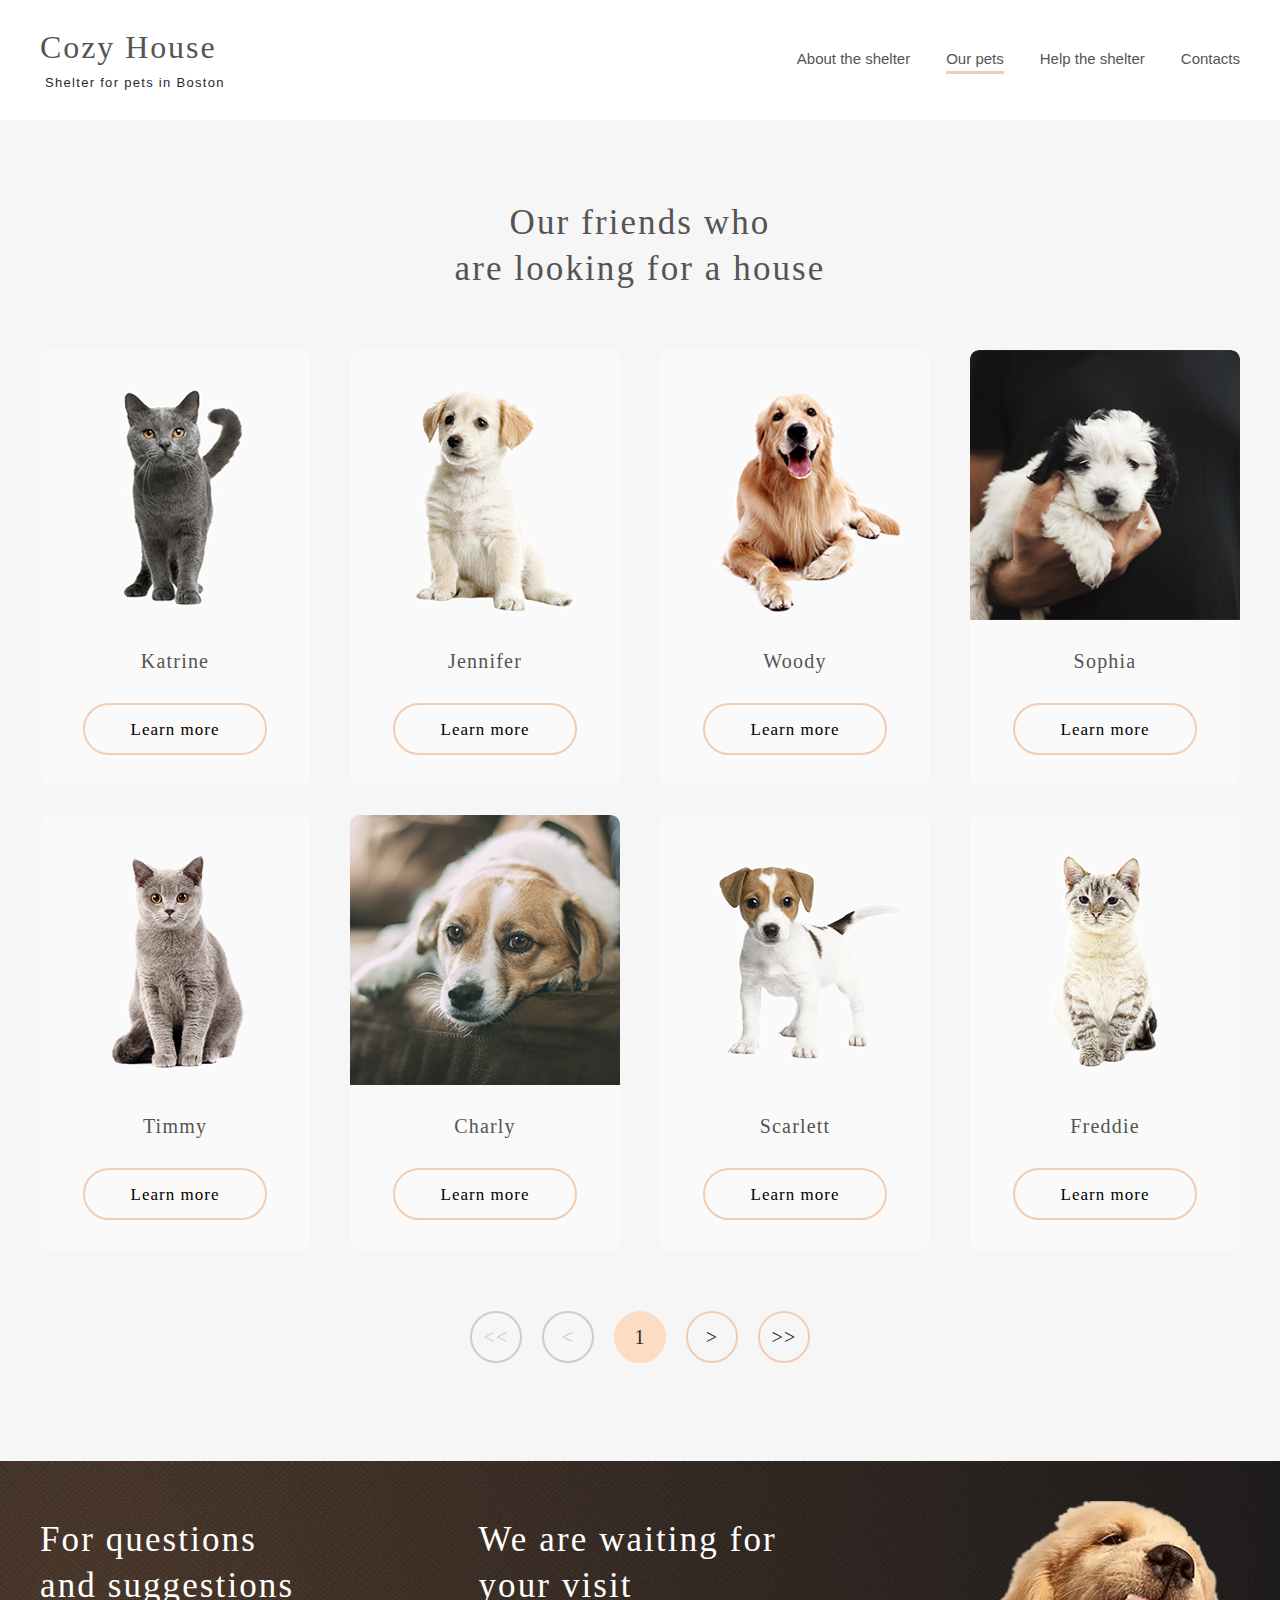
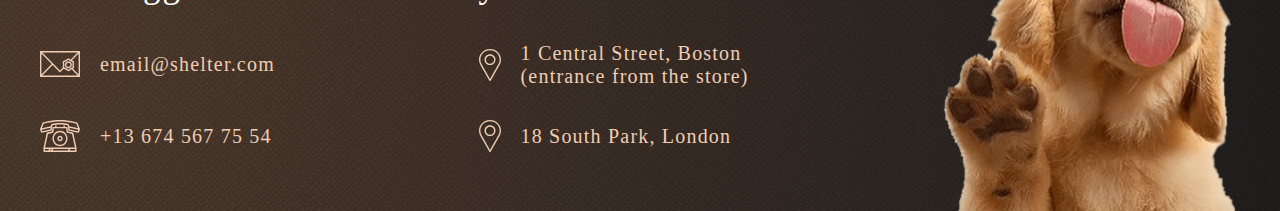
==== shelter/pages/pets/index.html @ b998dac5 "refactor: apply prettier" ====
<!DOCTYPE html>
<html lang="en">
<head>
  <meta charset="UTF-8">
  <meta name="viewport" content="width=device-width, initial-scale=1.0">
  <title>Our pets | Cozy House</title>
  <link rel="stylesheet" href="../../assets/css/style.css">
  <link rel="icon" href="../../assets//icons/favicon.ico">
  <script src="../../assets/js/script.js"></script>
</head>
<body class="body">
  <header class="header header-white">
    <div class="container container">
      <div class="header-container header-container-white">
        <a class="header-logo" href="../main/index.html">
          <p class="header-logo-name">Cozy House</p>
          <p class="header-logo-description">Shelter for pets in Boston</p>
        </a>
        <div class="toggle-btn">
          <div class="toggle-btn-line line-1"></div>
          <div class="toggle-btn-line line-2"></div>
          <div class="toggle-btn-line line-3"></div>
        </div>
        <nav class="nav">
          <div class="nav-mask"></div>
          <ul class="nav-list">
            <li class="nav-item">
              <a class="nav-item-link" href="../main/index.html">About the shelter</a>
            </li>
            <li class="nav-item">
              <a class="nav-item-link nav-item-link-selected">Our pets</a>
            </li>
            <li class="nav-item">
              <a class="nav-item-link" href="../main/index.html#help">Help the shelter</a>
            </li>
            <li class="nav-item">
              <a class="nav-item-link" href="#contacts">Contacts</a>
            </li>
          </ul>
        </nav>
      </div>
    </div>
  </header>
  <main>
    <section class="our-friends our-friends-all" id="friends">
      <div class="container">
        <div class="our-friends-container">
          <h1 class="our-friends-heading">Our friends who are&nbsp;looking for a house</h1>
          <div class="slider-container">
            <ul class="slider-list">
              <li class="slider-item">
                <img class="slider-item-image" src="../../assets/images/pets-katrine.png" alt="Katrine">
                <div class="slider-item-description">
                  <p class="slider-item-name">Katrine</p>
                  <button class="button button-light" type="button">Learn more</button>
                </div>
              </li>
              <li class="slider-item">
                <img class="slider-item-image" src="../../assets/images/pets-jennifer.png" alt="Jennifer">
                <div class="slider-item-description">
                  <p class="slider-item-name">Jennifer</p>
                  <button class="button button-light" type="button">Learn more</button>
                </div>
              </li>
              <li class="slider-item">
                <img class="slider-item-image" src="../../assets/images/pets-woody.png" alt="Woody">
                <div class="slider-item-description">
                  <p class="slider-item-name">Woody</p>
                  <button class="button button-light" type="button">Learn more</button>
                </div>
              </li>
              <li class="slider-item">
                <img class="slider-item-image" src="../../assets/images/pets-sophia.png" alt="Sophia">
                <div class="slider-item-description">
                  <p class="slider-item-name">Sophia</p>
                  <button class="button button-light" type="button">Learn more</button>
                </div>
              </li>
              <li class="slider-item">
                <img class="slider-item-image" src="../../assets/images/pets-timmy.png" alt="Timmy">
                <div class="slider-item-description">
                  <p class="slider-item-name">Timmy</p>
                  <button class="button button-light" type="button">Learn more</button>
                </div>
              </li>
              <li class="slider-item">
                <img class="slider-item-image" src="../../assets/images/pets-charly.png" alt="Charly">
                <div class="slider-item-description">
                  <p class="slider-item-name">Charly</p>
                  <button class="button button-light" type="button">Learn more</button>
                </div>
              </li>
              <li class="slider-item">
                <img class="slider-item-image" src="../../assets/images/pets-scarlet.png" alt="Scarlett">
                <div class="slider-item-description">
                  <p class="slider-item-name">Scarlett</p>
                  <button class="button button-light" type="button">Learn more</button>
                </div>
              </li>
              <li class="slider-item">
                <img class="slider-item-image" src="../../assets/images/pets-freddie.png" alt="Freddie">
                <div class="slider-item-description">
                  <p class="slider-item-name">Freddie</p>
                  <button class="button button-light" type="button">Learn more</button>
                </div>
              </li>
            </ul>
          </div>
          <div class="slider-pagination">
            <button disabled class="slider-btn" type="button">&lt;&lt;</button>
            <button disabled class="slider-btn" type="button">&lt;</button>
            <button class="slider-btn slider-btn-selected" type="button">1</button>
            <button class="slider-btn" type="button">&gt;</button>
            <button class="slider-btn" type="button">&gt;&gt;</button>
          </div>
        </div>
      </div>
    </section>
  </main>
  <footer class="footer" id="contacts">
    <div class="container">
      <div class="footer-container">
        <div class="footer-left">
          <h3 class="footer-heading">For questions and suggestions</h3>
          <ul class="footer-list footer-list-left">
            <li class="footer-list-item">
              <a class="footer-list-text" href="mailto:email@shelter.com">
                <img class="footer-list-icon" src="../../assets/icons/icon-email.svg" alt="Mail">email@shelter.com
              </a>
            </li>
            <li class="footer-list-item">
              <a class="footer-list-text" href="tel:+136745677554"><img class="footer-list-icon" src="../../assets/icons/icon-phone.svg" alt="Phone">+13 674 567 75 54</a>
            </li>
          </ul>
        </div>
        <div class="footer-center">
          <h3 class="footer-heading">We are waiting for your visit</h3>
          <ul class="footer-list footer-list-center">
            <li class="footer-list-item">
              <a class="footer-list-text" href="https://www.google.com/maps/search/1+Central+Street,+Boston/" target="_blank">
                <img class="footer-list-icon" src="../../assets/icons/pin.svg" alt="Mail">1 Central Street, Boston (entrance from the store)
              </a>
            </li>
            <li class="footer-list-item">
              <a class="footer-list-text" href="https://www.google.com/maps/search/18+South+Park,+London/" target="_blank">
                <img class="footer-list-icon" src="../../assets/icons/pin.svg" alt="Mail">18 South Park, London
              </a>
            </li>
          </ul>
        </div>
        <img class="footer-right" src="../../assets/images/footer-puppy.png" alt="Puppy">
      </div>
    </div>
  </footer>
  <div id="popupPhoto" class="popup">
    <div class="popup-container">
      <div class="modal">
        <img class="modal-image" src="../../assets/images/pets-jennifer-500.jpg" alt="Jennifer">
        <div class="modal-left-block">
          <h3 class="modal-header">Jennifer</h3>
          <p class="modal-subheader">Dog - Labrador</p>
          <p class="modal-description">Jennifer is a sweet 2 months old Labrador that is patiently waiting to find a new forever home. This girl really enjoys being able to go outside to run and play, but won't hesitate to play up a storm in the house if she has all of her favorite toys.</p>
          <ul class="modal-list">
            <li class="modal-list-item"><span class="modal-list-item-heading">Age: </span>2 months</li>
            <li class="modal-list-item"><span class="modal-list-item-heading">Inoculations: </span>none</li>
            <li class="modal-list-item"><span class="modal-list-item-heading">Diseases: </span>none</li>
            <li class="modal-list-item"><span class="modal-list-item-heading">Parasites: </span>none</li>
          </ul>
        </div>
      </div>
      <button class="slider-btn popup-btn-close" type="button"></button>
    </div>
  </div>
  <div class="overlay"></div>
</body>
</html>
---- shelter/assets/css/style.css ----
/* normalize.css */
@import url(../../assets/vendor/normalize.css);

html {
  scroll-behavior: smooth;
}

.body {
  display: flex;
  flex-direction: column;
  justify-content: space-between;
  min-width: 320px;
  margin: 0 auto;
}

.body-fixed {
  overflow: hidden;
}

.container {
  max-width: 1280px;
  margin: 0 auto;
}

/* Header and "not-only" block */

.header {
  background: url(../../assets/images/noise_transparent@2x.png), radial-gradient(100% 215.42% at 0% 0%, #5B483A 0%, #262425 100%), #211F20;
}

.header-white{
  background: none;
}

.header-container{
  display: flex;
  justify-content: space-between;
  align-items: center;
  padding: 30px 40px 0 40px;
}

.header-container-white{
  padding-bottom: 30px;
}

.header-logo {
  width: 186px;
  height: 60px;
  text-decoration: none;
}

.header-logo-name {
  margin: 0;
  font-family: 'Georgia';
  font-style: normal;
  font-weight: 400;
  font-size: 32px;
  line-height: 110%;
  letter-spacing: 0.06em;
  color: #F1CDB3;
}

.header-logo-description {
  margin: 0;
  padding: 10px 0 0 5px;
  font-family: 'Arial';
  font-style: normal;
  font-weight: 400;
  font-size: 13px;
  line-height: 15px;
  letter-spacing: 0.1em;
  color: #FFFFFF;
}

.header-white .header-logo-name {
  color: #545454;
}

.header-white .header-logo-description {
  color: #292929;
}

.nav-list {
  margin: 0;
  padding: 0;
  display: flex;
  list-style: none;
  gap: 36px;
}

.nav-item-link {
  display: block;
  font-family: 'Arial';
  font-style: normal;
  font-weight: 400;
  font-size: 15px;
  line-height: 24px;
  color: #CDCDCD;
  text-decoration: none;
  transition: color 0.3s linear;
}

.nav-item-link:hover {
  color: #FAFAFA;
}

.nav-item-link-selected {
  color: #FAFAFA;
  border-bottom: 3px solid #F1CDB3;
  cursor: default;
}

.header-container-white .nav-item-link {
  color: #545454;
}

.header-container-white .nav-item-link:hover {
  color: #292929;
}

.header-container-white .nav-item-link-selected:hover {
  color: #545454;
}

.not-only-container {
  display: flex;
  justify-content: space-between;
  align-items: center;
  padding: 0 40px;
}

.not-only-left-block {
  padding-right: 42px;
  min-width: 310px;
  width: 460px;
}

.not-only-heading {
  margin: 0;
  padding-top: 10px;
  max-width: 310px;
  font-family: 'Georgia';
  font-style: normal;
  font-weight: 400;
  font-size: 44px;
  line-height: 130%;
  color: #FFFFFF;
}

.not-only-description {
  margin: 0;
  padding-top: 42px;
  font-family: 'Arial';
  font-style: normal;
  font-weight: 400;
  font-size: 15px;
  line-height: 160%;
  color: #CDCDCD;
}

.not-only-right-block {
  padding-top: 90px;
  max-width: 698px;
  display: flex;
  align-items: end;
}

.not-only-image {
  width: 100%;
  object-fit: contain;
}

.not-only-button {
  margin-top: 42px;
}

.button {
  font-family: 'Georgia';
  font-style: normal;
  font-weight: 400;
  font-size: 17px;
  letter-spacing: 0.06em;
  cursor: pointer;
  border: none;
  background: #F1CDB3;
  border-radius: 100px;
  padding: 15px 45px;
  width: fit-content;
  height: 52px;
  transition: all 0.3s linear;
}

.button:hover {
  background: #FDDCC4;
}

.button-light {
  background: #FAFAFA;
  border: 2px solid #F1CDB3;
}

.button-light:hover {
  background: #FDDCC4;
  border: 2px solid #FDDCC4;
}

/* Section "about" */

.about-container {
  padding: 78px 40px 96px 40px;
  display: flex;
  justify-content: center;
  align-items: center;
  gap: 120px;
}

.about-image {
  padding-top: 2px;
  width: 100%;
  height: 100%;
  max-width: 300px;
}

.about-right-block {
  max-width: 430px;
  display: flex;
  flex-direction: column;
  gap: 25px;
}

.about-heading {
  margin: 0;
  font-family: 'Georgia';
  font-style: normal;
  font-weight: 400;
  font-size: 35px;
  line-height: 130%;
  letter-spacing: 0.06em;
  color: #545454;
  max-width: 370px;
}

.about-description {
  margin: 0;
  font-family: 'Arial';
  font-style: normal;
  font-weight: 400;
  font-size: 15px;
  line-height: 160%;
  color: #4C4C4C;
}

/* Section "our-friends" */

.our-friends-container {
  display: flex;
  flex-direction: column;
  gap: 25px;
  align-items: center;
  padding: 80px 40px 100px 40px;
}

.our-friends-all .our-friends-container {
  padding: 80px 40px 98px 40px;
}

.our-friends {
  background: #F6F6F6;
}

.our-friends-heading {
  margin: 0;
  font-family: 'Georgia';
  font-style: normal;
  font-weight: 400;
  font-size: 35px;
  line-height: 130%;
  letter-spacing: 0.06em;
  color: #545454;
  max-width: 400px;
  text-align: center;
}

.slider-container {
  display: flex;
  align-items: center;
  width: 100%;
}

.slider-wrapper {
  overflow: hidden;
  padding: 35px;
  margin: 0 auto;
}

.slider-list {
  margin: 0;
  padding: 0;
  list-style: none;
  display: flex;
  gap: 90px;
  width: 100%;
  max-width: 990px;
}

.our-friends-all .slider-list {
  gap: 30px 40px;
  max-width: 1200px;
  max-height: 100%;
  flex-wrap: wrap;
  padding-top: 34px;
  padding-bottom: 36px;
}

.slider-item {
  background-color: #FAFAFA;
  border-radius: 9px;
  overflow: hidden;
  display: flex;
  flex-direction: column;
  align-items: center;
  min-width: 270px;
  cursor: pointer;
  margin: 0 auto;
  transition: box-shadow 0.3s linear;
}

.slider-item:hover {
  box-shadow: 0px 2px 35px 14px rgba(13, 13, 13, 0.04);
}

.slider-item:hover .button-light {
  background: #FDDCC4;
  border: 2px solid #FDDCC4;
}

.slider-item-image {
  width: 270px;
  height: 270px;
}

.slider-item-description {
  display: flex;
  flex-direction: column;
  align-items: center;
  padding: 30px 0;
  gap: 30px;
}

.slider-item-name {
  margin: 0;
  font-family: 'Georgia';
  font-style: normal;
  font-weight: 400;
  font-size: 20px;
  line-height: 23px;
  letter-spacing: 0.06em;
  color: #545454;
}

.slider-pagination {
  display: flex;
  gap: 20px;
}

.slider-btn {
  box-sizing: border-box;
  padding: 23px 19px;
  border: 2px solid #F1CDB3;
  border-radius: 100px;
  background-color: transparent;
  cursor: pointer;
  min-width: 52px;
  width: 52px;
  height: 52px;
  background-repeat: no-repeat;
  background-position: center;
  background-size: 14px 6px;
  transition: all 0.3s linear;
  display: flex;
  justify-content: center;
  align-items: center;
  font-family: 'Georgia';
  font-style: normal;
  font-weight: 400;
  font-size: 20px;
  line-height: 115%;
  letter-spacing: 0.06em;
  color: #292929;
}

.slider-btn:hover {
  background-color: #FDDCC4;
  border: 2px solid #FDDCC4;
}

.slider-btn:disabled {
  border-color: #CDCDCD;
  color: #CDCDCD;
}

.slider-btn:disabled:hover {
  background-color: transparent;
  cursor: default;
}

.slider-btn-left {
  background-image: url(../../assets/icons/arrow.svg);
}

.slider-btn-right {
  background-image: url(../../assets/icons/arrow.svg);
  transform: rotate(180deg);
}

.slider-btn-selected {
  background-color: #FDDCC4;
  border: 2px solid #FDDCC4;
  cursor: default;
}

/* Section "help" */

.help-container {
  padding: 80px 40px 100px 40px;
  display: flex;
  flex-direction: column;
  align-items: center;
}

.help-heading {
  margin: 0;
  font-family: 'Georgia';
  font-style: normal;
  font-weight: 400;
  font-size: 35px;
  line-height: 130%;
  letter-spacing: 0.06em;
  text-align: center;
  color: #545454;
  max-width: 310px;
}

.help-list {
  margin: 0;
  padding: 58px 0 0 0;
  list-style: none;
  display: flex;
  flex-wrap: wrap;
  justify-content: center;
  gap: 55px 120px;
}

.help-item {
  text-align: center;
}

.help-icon {
  width: 60px;
  height: 60px;
}

.help-description {
  margin: 0;
  padding-top: 26px;
  font-family: 'Georgia';
  font-style: normal;
  font-weight: 400;
  font-size: 20px;
  line-height: 115%;
  letter-spacing: 0.06em;
  color: #545454;
}

/* Section "in-addition" */

.in-addition {
  background: #F6F6F6;
}

.in-addition-container {
  padding: 80px 40px 98px 40px;
  display: flex;
  align-items: center;
  gap: 30px;
  max-width: 915px;
  margin: 0 auto;
}

.in-addition-left-block {
  max-width: 505px;
}

.in-addition-img {
  width: 100%;
  object-fit: contain;
}

.in-addition-right-block {
  max-width: 380px;
  display: flex;
  flex-direction: column;
  gap: 20px;
}

.in-addition-heading {
  margin: 0;
  font-family: 'Georgia';
  font-style: normal;
  font-weight: 400;
  font-size: 35px;
  line-height: 130%;
  letter-spacing: 0.06em;
  color: #545454;
  max-width: 300px;
}

.in-addition-subheading {
  margin: 0;
  font-family: 'Georgia';
  font-style: normal;
  font-weight: 400;
  font-size: 15px;
  line-height: 110%;
  letter-spacing: 0.06em;
  color: #545454;
}

.in-addition-card-icon {
  width: 30px;
  height: 23px;
}

.in-addition-card {
  display: flex;
  padding: 10px 15px;
  gap: 15px;
  max-width: fit-content;
  background-color: #F1CDB3;
  border-radius: 9px;
  text-decoration: none;
  cursor: pointer;
  transition: background-color 0.3s linear;
}

.in-addition-card:hover {
  background-color: #FDDCC4;
}

.in-addition-card-number {
  margin: 0;
  font-family: 'Georgia';
  font-style: normal;
  font-weight: 400;
  font-size: 20px;
  line-height: 115%;
  letter-spacing: 0.06em;
  color: #545454;
}

.in-addition-legal {
  margin: 0;
  font-family: 'Arial';
  font-style: italic;
  font-weight: 400;
  font-size: 12px;
  line-height: 18px;
  color: #B2B2B2;
}

/* Footer */

.footer {
  background: url(../../assets/images/noise_transparent@2x.png), radial-gradient(110.67% 538.64% at 5.73% 50%, #513D2F 0%, #1A1A1C 100%), #211F20;
}

.footer-container {
  display: flex;
  justify-content: space-between;
  padding: 40px 40px 0 40px;
  align-items: flex-start;
}

.footer-heading {
  margin: 0;
  padding-top: 16px;
  font-family: 'Georgia';
  font-style: normal;
  font-weight: 400;
  font-size: 35px;
  line-height: 130%;
  letter-spacing: 0.06em;
  color: #FFFFFF;
}

.footer-list {
  padding: 0;
  margin: 0;
  list-style: none;
  display: flex;
  flex-direction: column;
}

.footer-list-left {
  padding-top: 40px;
  gap: 40px;
}

.footer-list-center {
  padding-top: 34px;
  gap: 32px;
}

.footer-left {
  max-width: 279px;
}

.footer-center {
  max-width: 302px;
}

.footer-list-text {
  font-family: 'Georgia';
  font-style: normal;
  font-weight: 400;
  font-size: 20px;
  line-height: 115%;
  letter-spacing: 0.06em;
  color: #F1CDB3;
  text-decoration: none;
  display: flex;
  align-items: center;
  gap: 20px;
  max-width: fit-content;
  opacity: 1;
  transition: opacity 0.2s linear;
}

.footer-list-text:hover {
  opacity: 0.6;
}

.overlay {
  visibility: hidden;
  opacity: 0;
  position: absolute;
  top: 0px;
  left: 0px;
  width: 100%;
  height: 100%;
  background: rgba(41, 41, 41, 0.6);
  transition: visibility 0.3s linear, opacity 0.3s linear;
}
.overlay.show {
  visibility: visible;
  opacity: 1;
}

.popup {
  position: fixed;
  width: 100%;
  height: 100%;
  top: 0;
  left: 0;
  background: rgba(41, 41, 41, 0.6);
  display: flex;
  align-items: center;
  justify-content: center;
  visibility: hidden;
  opacity: 0;
  transition: opacity 0.3s, visibility 0.3s linear;
}

.popup.opened {
  visibility: visible;
  opacity: 1;
}

.popup-container {
  position: relative;
}

.modal {
  max-width: 900px;
  max-height: 500px;
  background-color: #FAFAFA;
  border-radius: 9px;
  overflow: hidden;
  box-shadow: 0px 2px 35px 14px rgba(13, 13, 13, 0.04);
  display: flex;
}

.modal-image {
  max-width: 500px;
  width: 100%;
  object-fit: contain;
}

.modal-left-block {
  padding: 50px 20px 50px 29px;
  overflow: auto;
}

.modal-header {
  margin: 0;
  font-family: 'Georgia';
  font-style: normal;
  font-weight: 400;
  font-size: 35px;
  line-height: 130%;
  letter-spacing: 0.06em;
  color: #000000;
}

.modal-subheader {
  margin: 0;
  padding-top: 10px;
  font-family: 'Georgia';
  font-style: normal;
  font-weight: 400;
  font-size: 20px;
  line-height: 115%;
  letter-spacing: 0.06em;
  color: #000000;
}

.modal-description {
  margin: 0;
  padding-top: 40px;
  font-family: 'Georgia';
  font-style: normal;
  font-weight: 400;
  font-size: 15px;
  line-height: 110%;
  letter-spacing: 0.06em;
  color: #000000;
}

.modal-list {
  margin: 0;
  padding: 42px 0 0 0;
  list-style: none;
  display: flex;
  flex-direction: column;
  gap: 12px;
}

.modal-list-item {
  font-family: 'Georgia';
  font-style: normal;
  font-weight: 400;
  font-size: 15px;
  line-height: 110%;
  letter-spacing: 0.06em;
  color: #000000;
}

.modal-list-item::before {
  display: inline-block;
  content: '';
  width: 4px;
  height: 4px;
  border-radius: 50%;
  background-color: #F1CDB3;
  margin-right: 10px;
  vertical-align: middle;
}

.modal-list-item-heading {
  font-weight: 700;
}

.popup-btn-close {
  background-image: url(../../assets/icons/close.svg);
  background-size: 12px 12px;
  position: absolute;
  top: -52px;
  right: -42px;
}

@media (width < 1280px) {

  .our-friends-container {
    padding-right: 30px;
    padding-left: 30px;
  }

  .slider-wrapper {
    max-width: 630px;
  }

  .help-item {
    min-width: 170px;
  }

  .our-friends-all .our-friends-container {
    padding-bottom: 74px;
  }

  .our-friends-all .slider-list {
    gap: 30px 40px;
    max-width: 580px;
    margin: 0 auto;
    padding-top: 5px;
    padding-bottom: 15px;
  }

  .our-friends-all .slider-item:nth-child(7), .our-friends-all .slider-item:nth-child(8) {
    display: none;
  }

  .modal {
    max-width: 630px;
    max-height: 350px;
  }

  .modal-image {
    max-width: 350px;
  }

  .modal-left-block {
    padding: 10px 8px 37px 11px;
  }

  .modal-description {
    font-size: 13px;
    padding-top: 20px;
  }

  .modal-list {
    padding-top: 20px;
    gap: 6px;
  }

}

@media (width < 1024px) {

  .header-container {
    padding-left: 30px;
    padding-right: 30px;
  }

  .not-only-container {
    flex-direction: column;
    padding: 0 30px;
  }

  .not-only-left-block {
    padding-right: 0;
    padding-top: 50px;
    text-align: center;
  }

  .not-only-heading {
    text-align: left;
  }

  .not-only-description {
    text-align: left;
  }

  .not-only-right-block {
    padding-top: 100px;
    max-width: initial;
    width: 100%;
    display: flex;
    justify-content: flex-end;
  }

  .not-only-image {
    max-width: 569px;
    max-height: 593px;
  }

  .slider-wrapper {
    max-width: 580px;
    padding: 35px 0;
  }

  .slider-list {
    gap: 40px;
  }

  .slider-item:hover {
    box-shadow: none;
  }

  .our-friends-all .slider-item:hover {
    box-shadow: 0px 2px 35px 14px rgb(13 13 13 / 4%);
  }

  .about-container {
    padding-top: 80px;
    padding-bottom: 96px;
    gap: 76px;
    flex-direction: column;
  }

  .about-left-block {
    order: 1;
  }

  .about-right-block {
    order: 0;
  }

  .help-container {
    padding-right: 69px;
    padding-left: 69px;
  }

  .help-list {
    gap: 55px 60px;
  }

  .in-addition-container {
    flex-direction: column;
    gap: 59px;
    padding-bottom: 95px;
  }

  .in-addition-left-block {
    order: 1;
  }

  .in-addition-right-block {
    order: 0;
  }

  .footer-container {
    padding: 30px 30px 0 30px;
    flex-wrap: wrap;
    justify-content: center;
    gap: 65px 60px;
  }

  .footer-heading {
    padding-top: 0;
  }

  .footer-list-center {
    padding-top: 33px;
  }

}

@media (width < 768px) {

  .header-container {
    padding-left: 20px;
    padding-right: 20px;
  }

  .nav {
    display: none;
  }

  .nav-mask {
    background-color: #292929;
    width: 100%;
    height: 90px;
    position: fixed;
    top: 0;
  }

  .header-container-white .nav-mask {
    background-color: #fff;
  }

  .not-only-container {
    padding: 0 10px;
  }

  .not-only-left-block {
    padding-right: 0;
    min-width: initial;
    width: 100%;
  }

  .toggle-btn {
    display: flex;
    flex-direction: column;
    align-items: center;
    justify-content: center;
    gap: 8px;
    width: 30px;
    height: 30px;
    cursor: pointer;
    z-index: 2;
    transition: transform 0.3s linear;
  }

  .toggle-btn.opened {
    transform: rotate(90deg);
  }

  .toggle-btn-line {
    width: 100%;
    height: 2px;
    background: #F1CDB3;
    z-index: 2;
  }

  .header-container-white .toggle-btn-line {
    background: #000;
  }

  .not-only-heading {
    max-width: 200px;
    font-size: 25px;
    text-align: center;
    margin: 0 auto;
    letter-spacing: 0.06em;
  }

  .not-only-description {
    text-align: center;
    max-width: 300px;
    margin: 0 auto;
  }

  .not-only-image {
    max-width: 260px;
    max-height: initial;
  }

  .not-only-right-block {
    padding-top: 105px;
  }

  .about-container {
    padding-top: 42px;
    padding-left: 10px;
    padding-right: 10px;
    padding-bottom: 38px;
    gap: 40px;
    flex-direction: column;
  }

  .about-right-block {
    gap: 22px;
    align-items: center;
  }

  .about-heading {
    max-width: 270px;
    padding-bottom: 3px;
    font-size: 25px;
    text-align: center;
  }

  .about-description {
    text-align: justify;
    padding-left: 15px;
    padding-right: 15px;
  }

  .about-image {
    padding-top: 0;
    max-width: 260px;
  }

  .our-friends-container {
    padding: 42px 10px;
  }

  .our-friends-heading {
    font-size: 25px;
    max-width: 320px;
  }

  .slider-wrapper {
    max-width: 270px;
    grid-area: card;
    padding: 18px 0;
  }

  .slider-btn-left {
    grid-area: left-arrow;
  }

  .slider-btn-right {
    grid-area: rigth-arrow;
  }

  .slider-container {
    display: grid;
    width: initial;
    justify-items: center;
    grid-template-areas: "card card"
                         "left-arrow rigth-arrow";
  }

  .button-pets {
    margin-top: 16px;
  }

  .help-container {
    padding: 42px 15px;
  }

  .help-heading {
    font-size: 25px;
    max-width: 230px;
  }

  .help-list {
    padding-top: 42px;
    gap: 30px;
  }

  .help-item {
    min-width: initial;
    width: 130px;
    height: 87px;
  }

  .help-icon {
    width: 50px;
    height: 50px;
  }

  .help-description {
    font-size: 15px;
    line-height: 110%;
    padding-top: 15px;
  }

  .in-addition-container {
    padding: 42px 10px 36px 10px;
    gap: 41px;
    max-width: 300px;
  }

  .in-addition-heading {
    font-size: 25px;
    text-align: center;
  }

  .in-addition-right-block {
    gap: 23px;
  }

  .in-addition-heading {
    font-size: 25px;
    max-width: 220px;
    margin: 0 auto;
  }

  .in-addition-subheading {
    letter-spacing: normal;
    text-align: center;
  }

  .in-addition-card {
    max-width: 281px;
    margin: 0 auto;
    align-items: center;
  }

  .in-addition-card-number {
    font-size: 15px;
    line-height: 110%;
  }

  .in-addition-legal {
   max-width: 280px;
   text-align: justify;
  }

  .in-addition-left-block {
    max-width: 260px;
  }

  .footer-container {
    padding: 30px 10px 0 10px;
    gap: 40px;
  }

  .footer-heading {
    font-size: 25px;
    text-align: center;
    max-width: 250px;
    margin: 0 auto;
  }

  .footer-right {
    max-width: 260px;
    max-height: 269px;
  }

  .footer-container .footer-left .footer-list-left .footer-list-item:nth-child(2) {
    padding-left: 5px;
  }

  .footer-list-center {
    padding-top: 40px;
    gap: 39px;
  }

  .our-friends-all .our-friends-container {
    padding: 42px 10px 42px 10px;
    gap: 26px;
  }

  .slider-pagination {
    gap: 10px;
  }

  .our-friends-all .slider-list {
    padding-top: 15px;
  }

  .our-friends-all .slider-item:nth-child(6), .our-friends-all .slider-item:nth-child(5), .our-friends-all .slider-item:nth-child(4) {
    display: none;
  }

  /* Sidebar */

  .nav {
    display: block;
    position: fixed;
    right: -100%;
    top: 0;
    width: 320px;
    height: 100vh;
    background-color: #292929;
    overflow: auto;
    z-index: 1;
    transition: right 0.3s linear;
  }

  .header-container-white .nav {
    background-color: #fff;
  }

  .nav-list {
    height: 100%;
    display: flex;
    flex-direction: column;
    align-items: center;
    justify-content: center;
    gap: 40px;
    min-height: 382px;
  }

  .nav-item-link {
    font-size: 32px;
    line-height: 160%;
  }

  .nav.opened {
    right: 0;
  }

  .modal {
    margin-top: -10px;
    max-width: 240px;
    min-height: 341px;
    max-height: calc(100vh - 150px);
  }

  .modal-header {
    text-align: center;
  }

  .modal-subheader {
    text-align: center;
  }

  .modal-description {
    text-align: justify;
  }

  .modal-image {
    display: none;
  }

  .modal-left-block {
    padding: 10px;
  }

  .modal-list {
    padding-top: 24px;
  }

  .popup-btn-close {
    top: -61px;
    right: -30px;
  }

}

@media (max-width: 320px) {

  .help-list {
    justify-content: normal;
  }

}

@media (max-height: 490px) and (max-width: 768px) {

  .nav {
    padding-top: 90px;
    height: calc(100vh - 90px);
  }

}
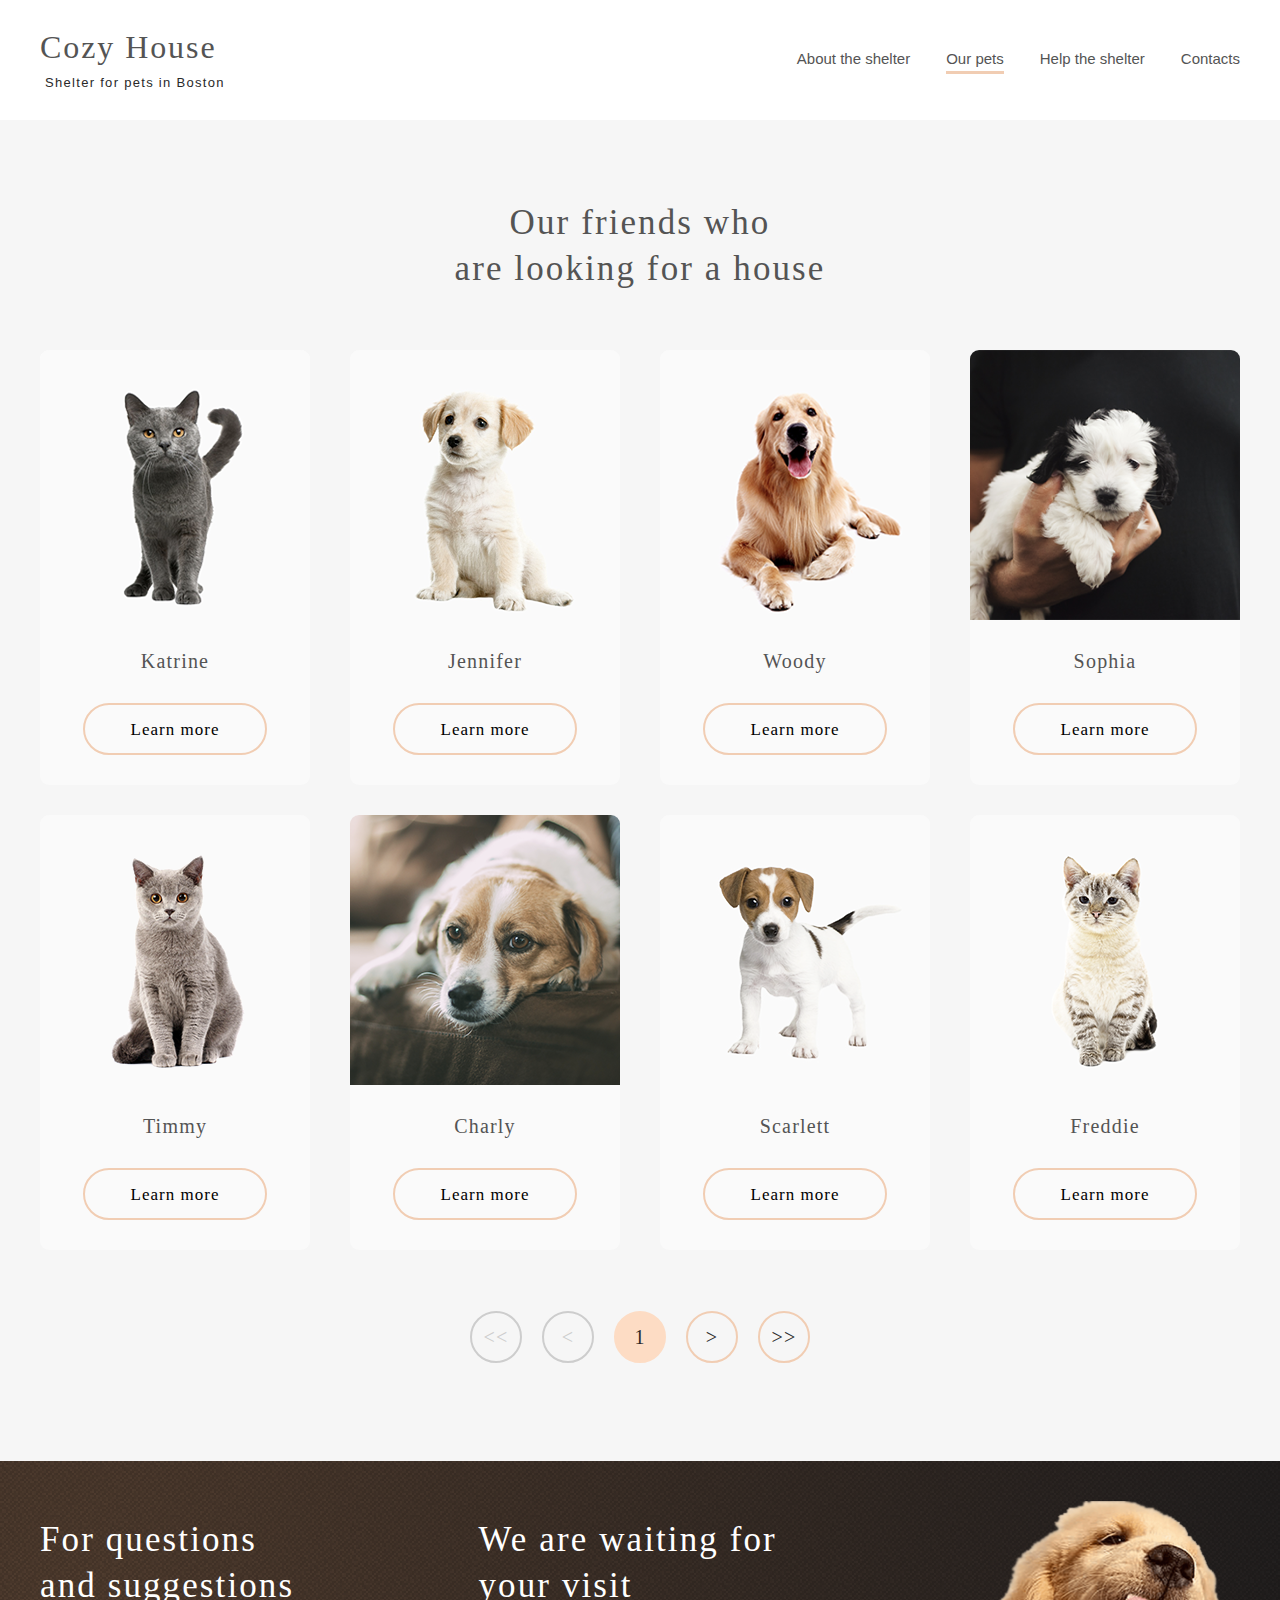
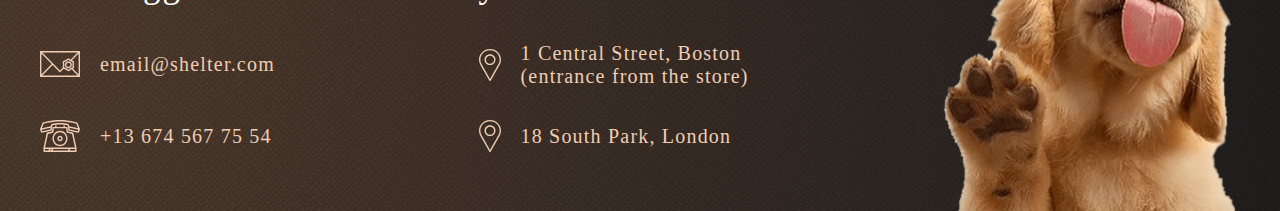
==== commit c2dbb7ee: "feat: add opening/closing popup with actual information to main page" ====
--- a/shelter/pages/pets/index.html
+++ b/shelter/pages/pets/index.html
@@ -6,7 +6,7 @@
   <title>Our pets | Cozy House</title>
   <link rel="stylesheet" href="../../assets/css/style.css">
   <link rel="icon" href="../../assets//icons/favicon.ico">
-  <script src="../../assets/js/script.js"></script>
+  <script type="module" src="../../assets/js/script.js"></script>
 </head>
 <body class="body">
   <header class="header header-white">
@@ -152,7 +152,7 @@
       </div>
     </div>
   </footer>
-  <div id="popupPhoto" class="popup">
+  <div class="popup">
     <div class="popup-container">
       <div class="modal">
         <img class="modal-image" src="../../assets/images/pets-jennifer-500.jpg" alt="Jennifer">
@@ -161,10 +161,10 @@
           <p class="modal-subheader">Dog - Labrador</p>
           <p class="modal-description">Jennifer is a sweet 2 months old Labrador that is patiently waiting to find a new forever home. This girl really enjoys being able to go outside to run and play, but won't hesitate to play up a storm in the house if she has all of her favorite toys.</p>
           <ul class="modal-list">
-            <li class="modal-list-item"><span class="modal-list-item-heading">Age: </span>2 months</li>
-            <li class="modal-list-item"><span class="modal-list-item-heading">Inoculations: </span>none</li>
-            <li class="modal-list-item"><span class="modal-list-item-heading">Diseases: </span>none</li>
-            <li class="modal-list-item"><span class="modal-list-item-heading">Parasites: </span>none</li>
+            <li class="modal-list-item"><span class="modal-list-item-heading">Age: </span><span class="modal-list-age">2 months</span></li>
+            <li class="modal-list-item"><span class="modal-list-item-heading">Inoculations: </span><span class="modal-list-inoculations">none</span></li>
+            <li class="modal-list-item"><span class="modal-list-item-heading">Diseases: </span><span class="modal-list-diseases">none</span></li>
+            <li class="modal-list-item"><span class="modal-list-item-heading">Parasites: </span><span class="modal-list-parasites">none</span></li>
           </ul>
         </div>
       </div>
--- a/shelter/assets/css/style.css
+++ b/shelter/assets/css/style.css
@@ -301,6 +301,8 @@
   gap: 90px;
   width: 100%;
   max-width: 990px;
+  transition: all 0.8s ease-in-out;
+  transform: translateX(0);
 }
 
 .our-friends-all .slider-list {
@@ -691,7 +693,7 @@
 }
 
 .modal-image {
-  max-width: 500px;
+  min-width: 500px;
   width: 100%;
   object-fit: contain;
 }
@@ -786,7 +788,11 @@
   }
 
   .slider-wrapper {
-    max-width: 630px;
+    max-width: 580px;
+  }
+
+  .slider-list {
+    gap: 40px;
   }
 
   .help-item {
@@ -815,7 +821,7 @@
   }
 
   .modal-image {
-    max-width: 350px;
+    min-width: 350px;
   }
 
   .modal-left-block {
@@ -874,12 +880,7 @@
   }
 
   .slider-wrapper {
-    max-width: 580px;
     padding: 35px 0;
-  }
-
-  .slider-list {
-    gap: 40px;
   }
 
   .slider-item:hover {
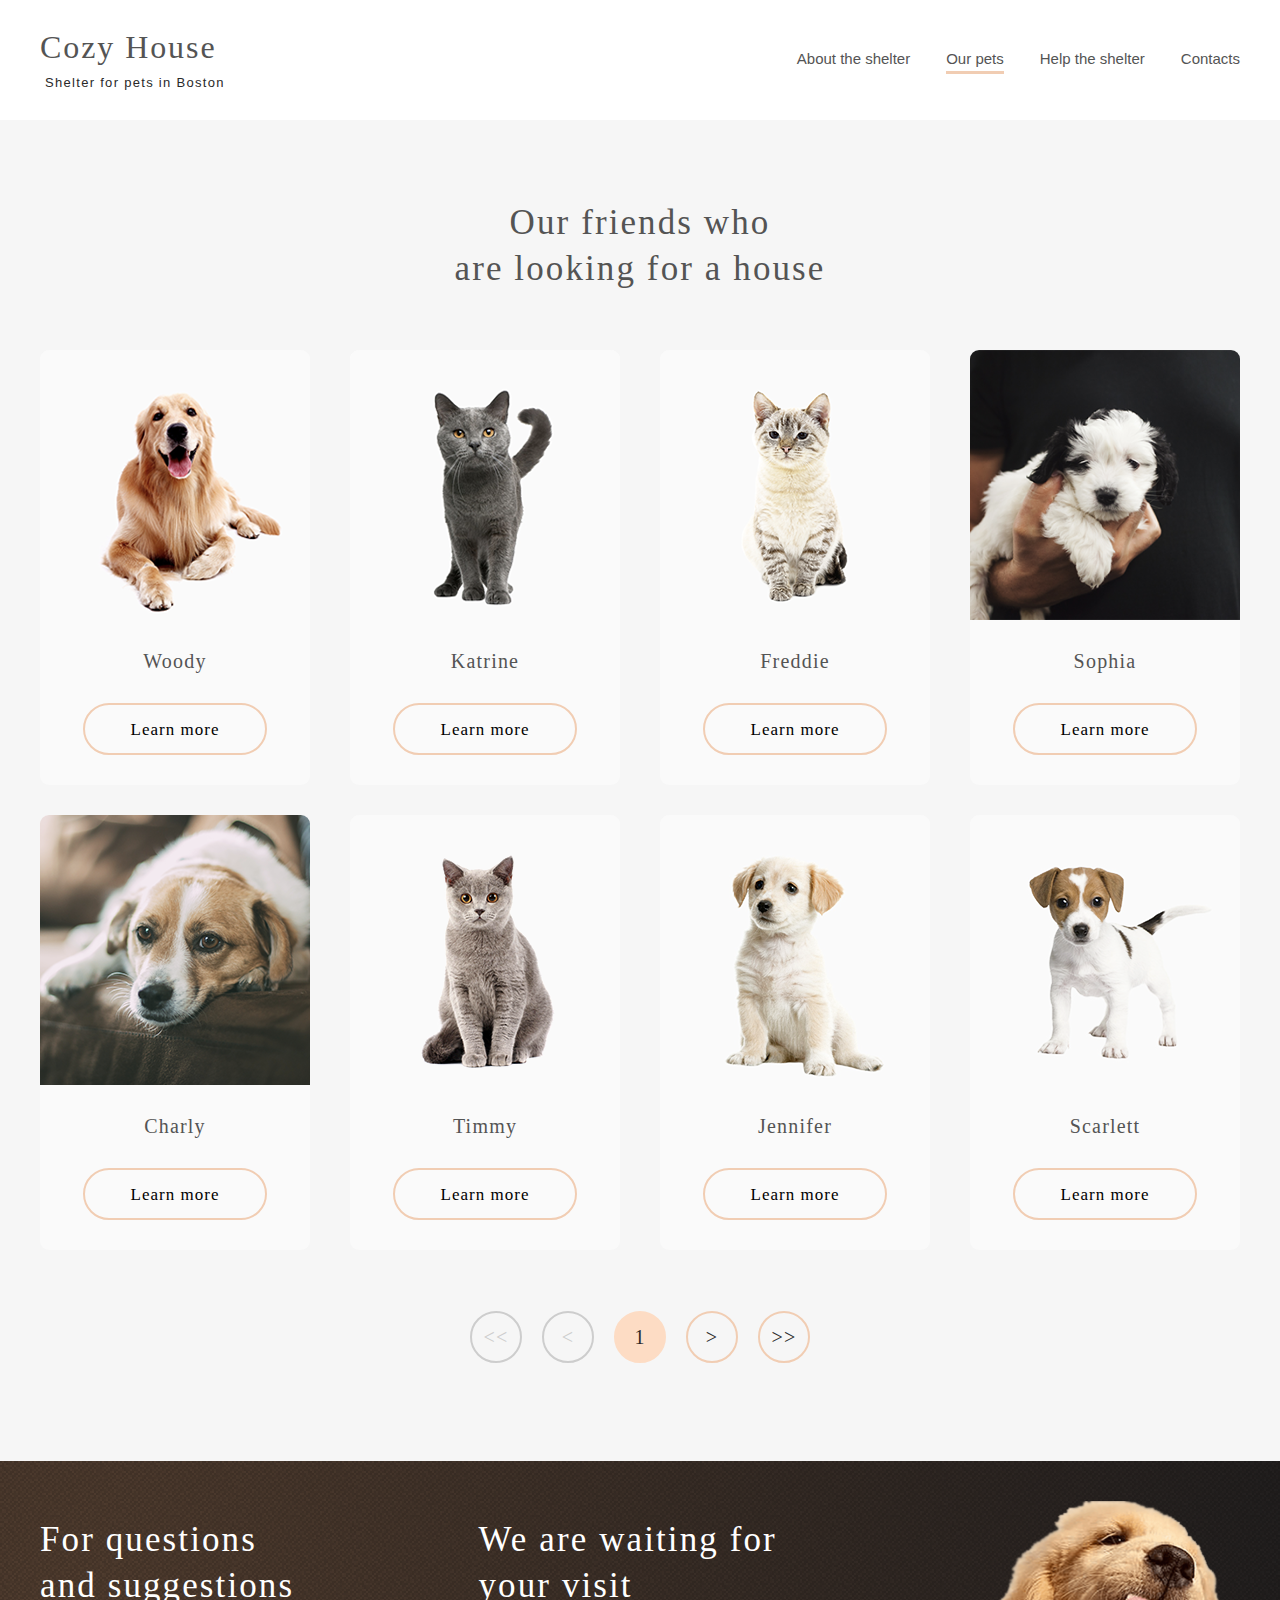
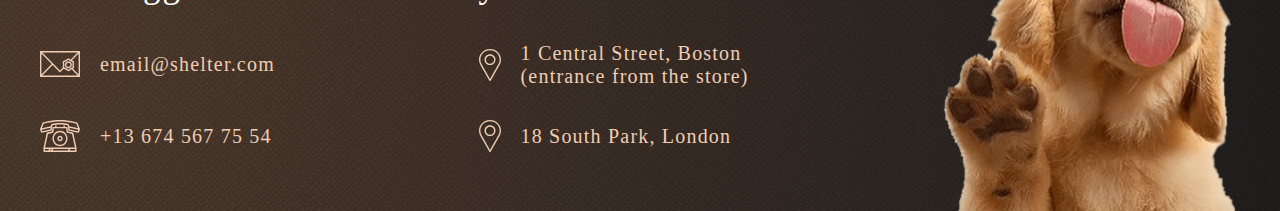
==== commit 93510ae5: "feat: add interactive pagination to pets page" ====
--- a/shelter/pages/pets/index.html
+++ b/shelter/pages/pets/index.html
@@ -6,7 +6,7 @@
   <title>Our pets | Cozy House</title>
   <link rel="stylesheet" href="../../assets/css/style.css">
   <link rel="icon" href="../../assets//icons/favicon.ico">
-  <script type="module" src="../../assets/js/script.js"></script>
+  <script type="module" src="../../assets/js/pets.js"></script>
 </head>
 <body class="body">
   <header class="header header-white">
@@ -107,11 +107,11 @@
             </ul>
           </div>
           <div class="slider-pagination">
-            <button disabled class="slider-btn" type="button">&lt;&lt;</button>
-            <button disabled class="slider-btn" type="button">&lt;</button>
+            <button disabled class="slider-btn slider-btn-start" type="button">&lt;&lt;</button>
+            <button disabled class="slider-btn slider-btn-prev" type="button">&lt;</button>
             <button class="slider-btn slider-btn-selected" type="button">1</button>
-            <button class="slider-btn" type="button">&gt;</button>
-            <button class="slider-btn" type="button">&gt;&gt;</button>
+            <button class="slider-btn slider-btn-next" type="button">&gt;</button>
+            <button class="slider-btn slider-btn-end" type="button">&gt;&gt;</button>
           </div>
         </div>
       </div>
@@ -172,5 +172,14 @@
     </div>
   </div>
   <div class="overlay"></div>
+  <template id="slider-item-template">
+    <li class="slider-item loaded">
+      <img class="slider-item-image" src="" alt="">
+      <div class="slider-item-description">
+        <p class="slider-item-name"></p>
+        <button class="button button-light" type="button">Learn more</button>
+      </div>
+    </li>
+  </template>
 </body>
 </html>
--- a/shelter/assets/css/style.css
+++ b/shelter/assets/css/style.css
@@ -301,7 +301,7 @@
   gap: 90px;
   width: 100%;
   max-width: 990px;
-  transition: all 0.8s ease-in-out;
+  transition: transform 0.8s ease-in-out;
   transform: translateX(0);
 }
 
@@ -324,7 +324,8 @@
   min-width: 270px;
   cursor: pointer;
   margin: 0 auto;
-  transition: box-shadow 0.3s linear;
+  opacity: 1;
+  transition: box-shadow 0.3s linear, opacity 0.1s linear;
 }
 
 .slider-item:hover {
@@ -780,6 +781,28 @@
   right: -42px;
 }
 
+.loaded {
+  animation: loaded 0.5s ease-in-out;
+}
+
+@keyframes loaded {
+  0% {
+    transform: scale(1);
+    opacity: 0;
+  }
+  50% {
+    transform: scale(0.8);
+  }
+  100% {
+    transform: scale(1);
+    opacity: 1;
+  }
+}
+
+.hide {
+  opacity: 0;
+}
+
 @media (width < 1280px) {
 
   .our-friends-container {
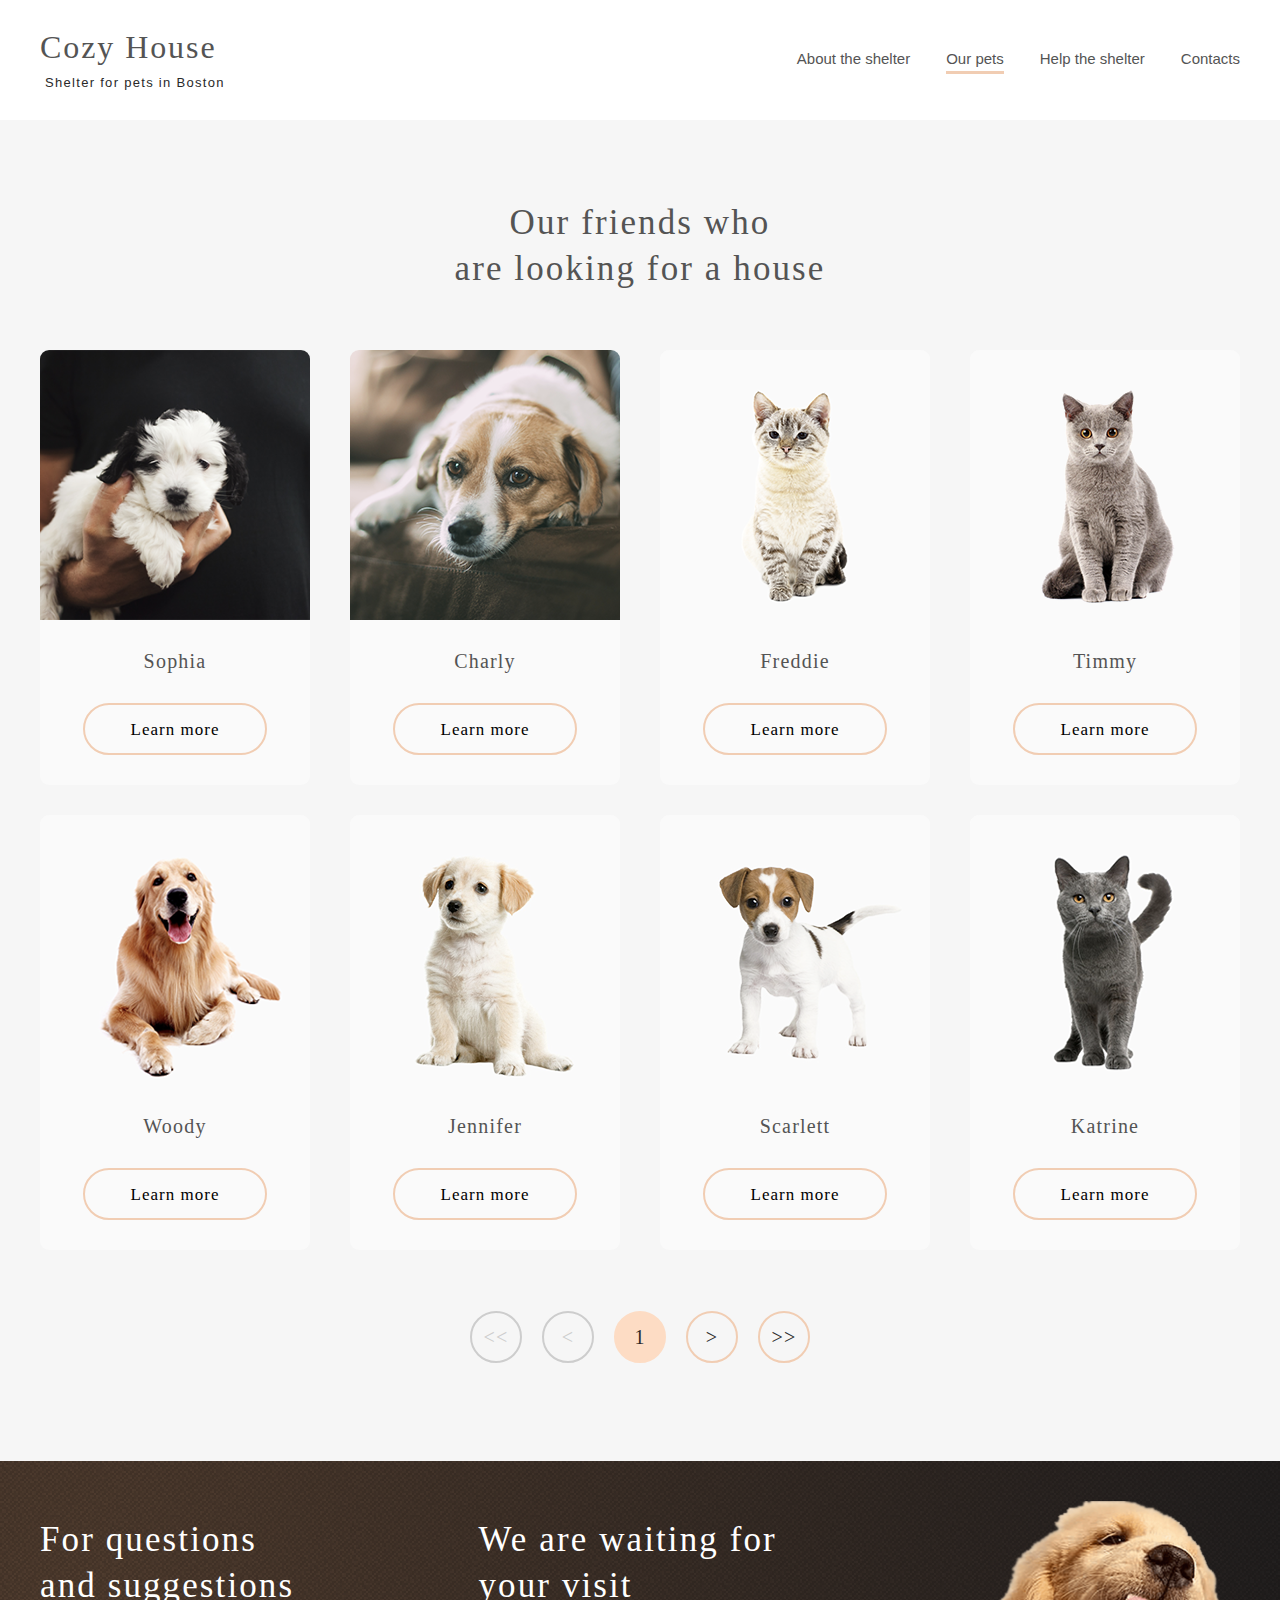
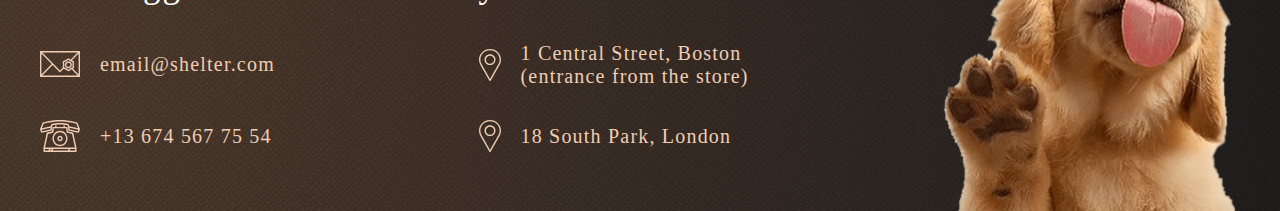
==== commit 1f02cfd9: "fix: min-width to heading in footer" ====
--- a/shelter/pages/pets/index.html
+++ b/shelter/pages/pets/index.html
@@ -137,7 +137,7 @@
           <h3 class="footer-heading">We are waiting for your visit</h3>
           <ul class="footer-list footer-list-center">
             <li class="footer-list-item">
-              <a class="footer-list-text" href="https://www.google.com/maps/search/1+Central+Street,+Boston/" target="_blank">
+              <a class="footer-list-text fix" href="https://www.google.com/maps/search/1+Central+Street,+Boston/" target="_blank">
                 <img class="footer-list-icon" src="../../assets/icons/pin.svg" alt="Mail">1 Central Street, Boston (entrance from the store)
               </a>
             </li>
--- a/shelter/assets/css/style.css
+++ b/shelter/assets/css/style.css
@@ -44,7 +44,7 @@
 }
 
 .header-logo {
-  width: 186px;
+  width: 190px;
   height: 60px;
   text-decoration: none;
 }
@@ -1031,7 +1031,7 @@
   }
 
   .not-only-heading {
-    max-width: 200px;
+    max-width: 210px;
     font-size: 25px;
     text-align: center;
     margin: 0 auto;
@@ -1126,7 +1126,7 @@
 
   .help-heading {
     font-size: 25px;
-    max-width: 230px;
+    max-width: 240px;
   }
 
   .help-list {
@@ -1168,7 +1168,7 @@
 
   .in-addition-heading {
     font-size: 25px;
-    max-width: 220px;
+    max-width: 230px;
     margin: 0 auto;
   }
 
@@ -1221,6 +1221,10 @@
   .footer-list-center {
     padding-top: 40px;
     gap: 39px;
+  }
+
+  .footer-list-text.fix {
+    min-width: 305px;
   }
 
   .our-friends-all .our-friends-container {
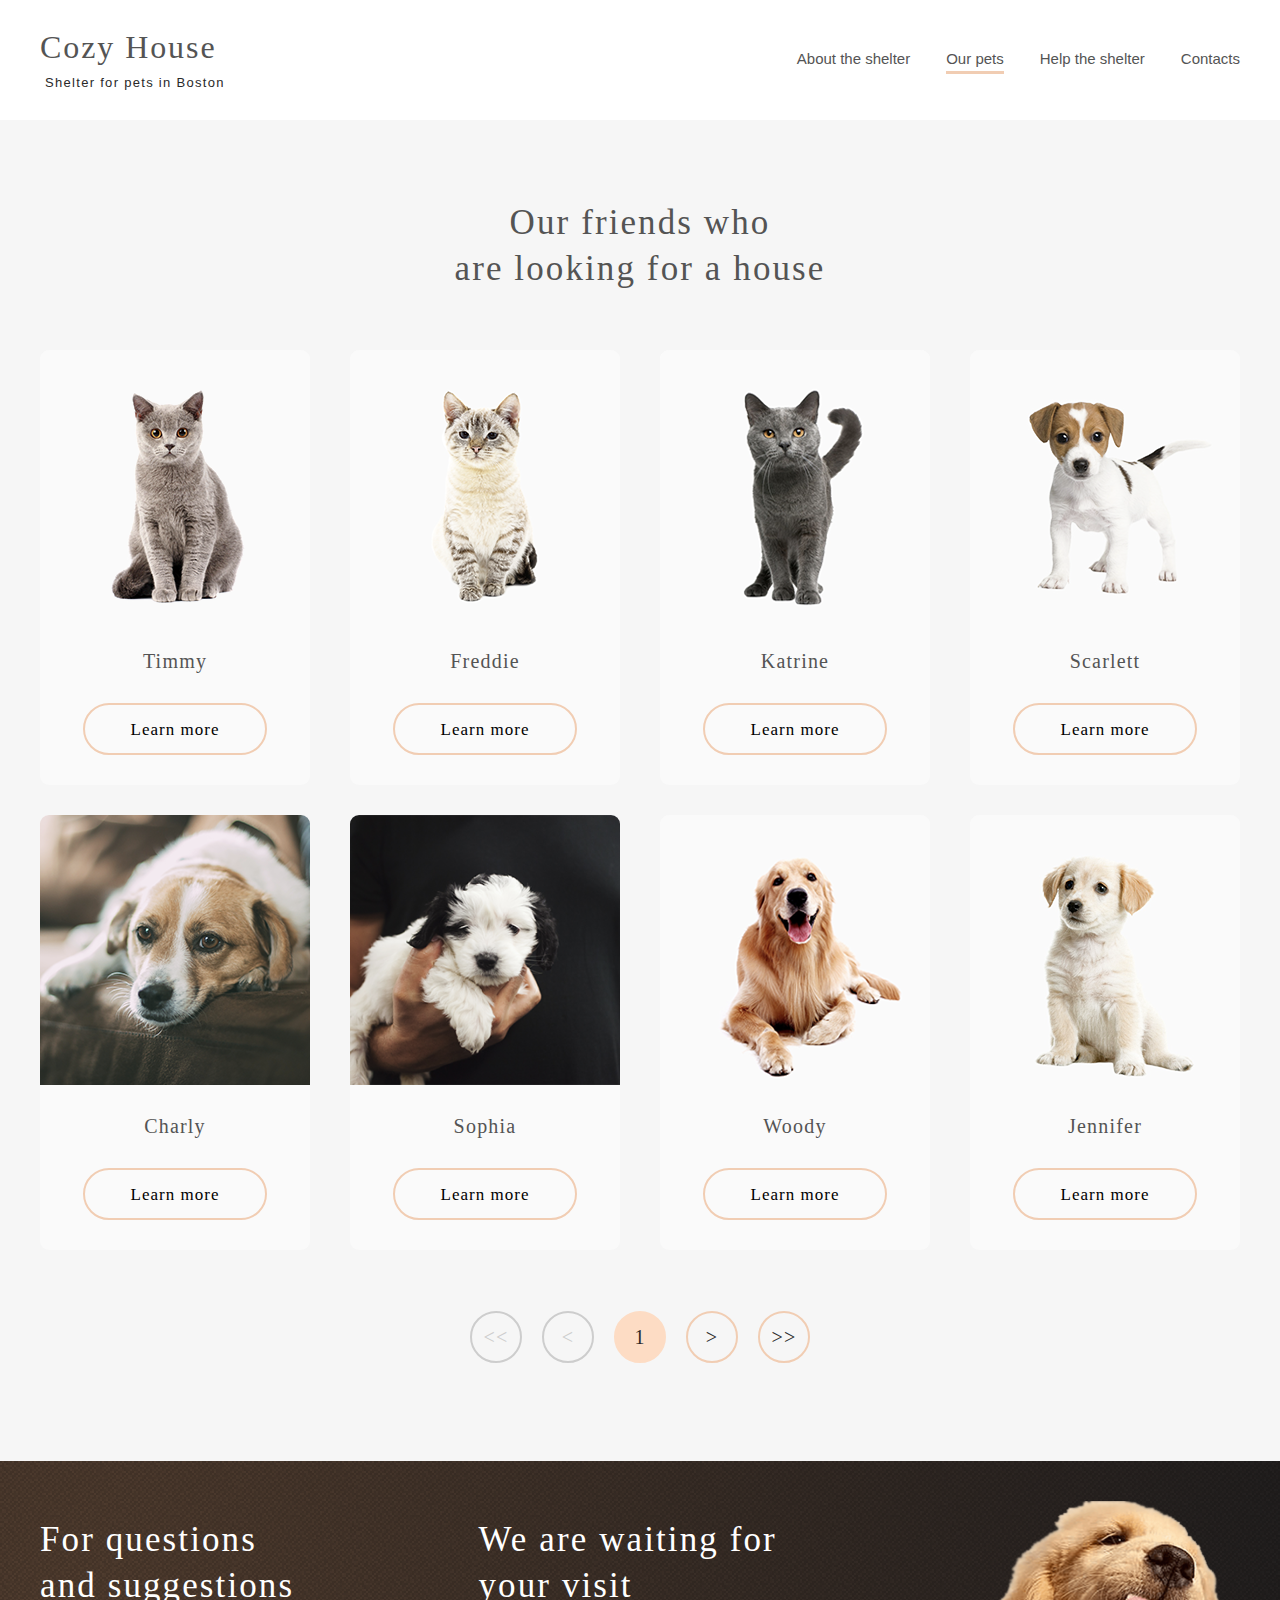
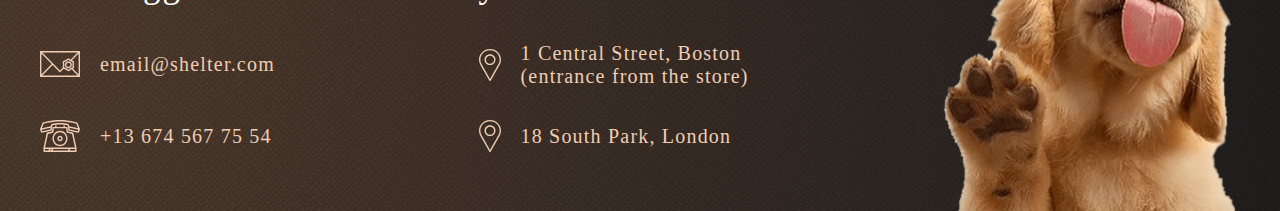
==== commit 7957f19a: "fix: width of logo and heading in footer" ====
--- a/shelter/pages/pets/index.html
+++ b/shelter/pages/pets/index.html
@@ -138,13 +138,11 @@
           <ul class="footer-list footer-list-center">
             <li class="footer-list-item">
               <a class="footer-list-text fix" href="https://www.google.com/maps/search/1+Central+Street,+Boston/" target="_blank">
-                <img class="footer-list-icon" src="../../assets/icons/pin.svg" alt="Mail">1 Central Street, Boston (entrance from the store)
-              </a>
+                <img class="footer-list-icon" src="../../assets/icons/pin.svg" alt="Mail">1 Central Street, Boston (entrance from the store)</a>
             </li>
             <li class="footer-list-item">
               <a class="footer-list-text" href="https://www.google.com/maps/search/18+South+Park,+London/" target="_blank">
-                <img class="footer-list-icon" src="../../assets/icons/pin.svg" alt="Mail">18 South Park, London
-              </a>
+                <img class="footer-list-icon" src="../../assets/icons/pin.svg" alt="Mail">18 South Park, London</a>
             </li>
           </ul>
         </div>
--- a/shelter/assets/css/style.css
+++ b/shelter/assets/css/style.css
@@ -44,7 +44,7 @@
 }
 
 .header-logo {
-  width: 190px;
+  width: 200px;
   height: 60px;
   text-decoration: none;
 }
@@ -1224,7 +1224,7 @@
   }
 
   .footer-list-text.fix {
-    min-width: 305px;
+    min-width: 308px;
   }
 
   .our-friends-all .our-friends-container {
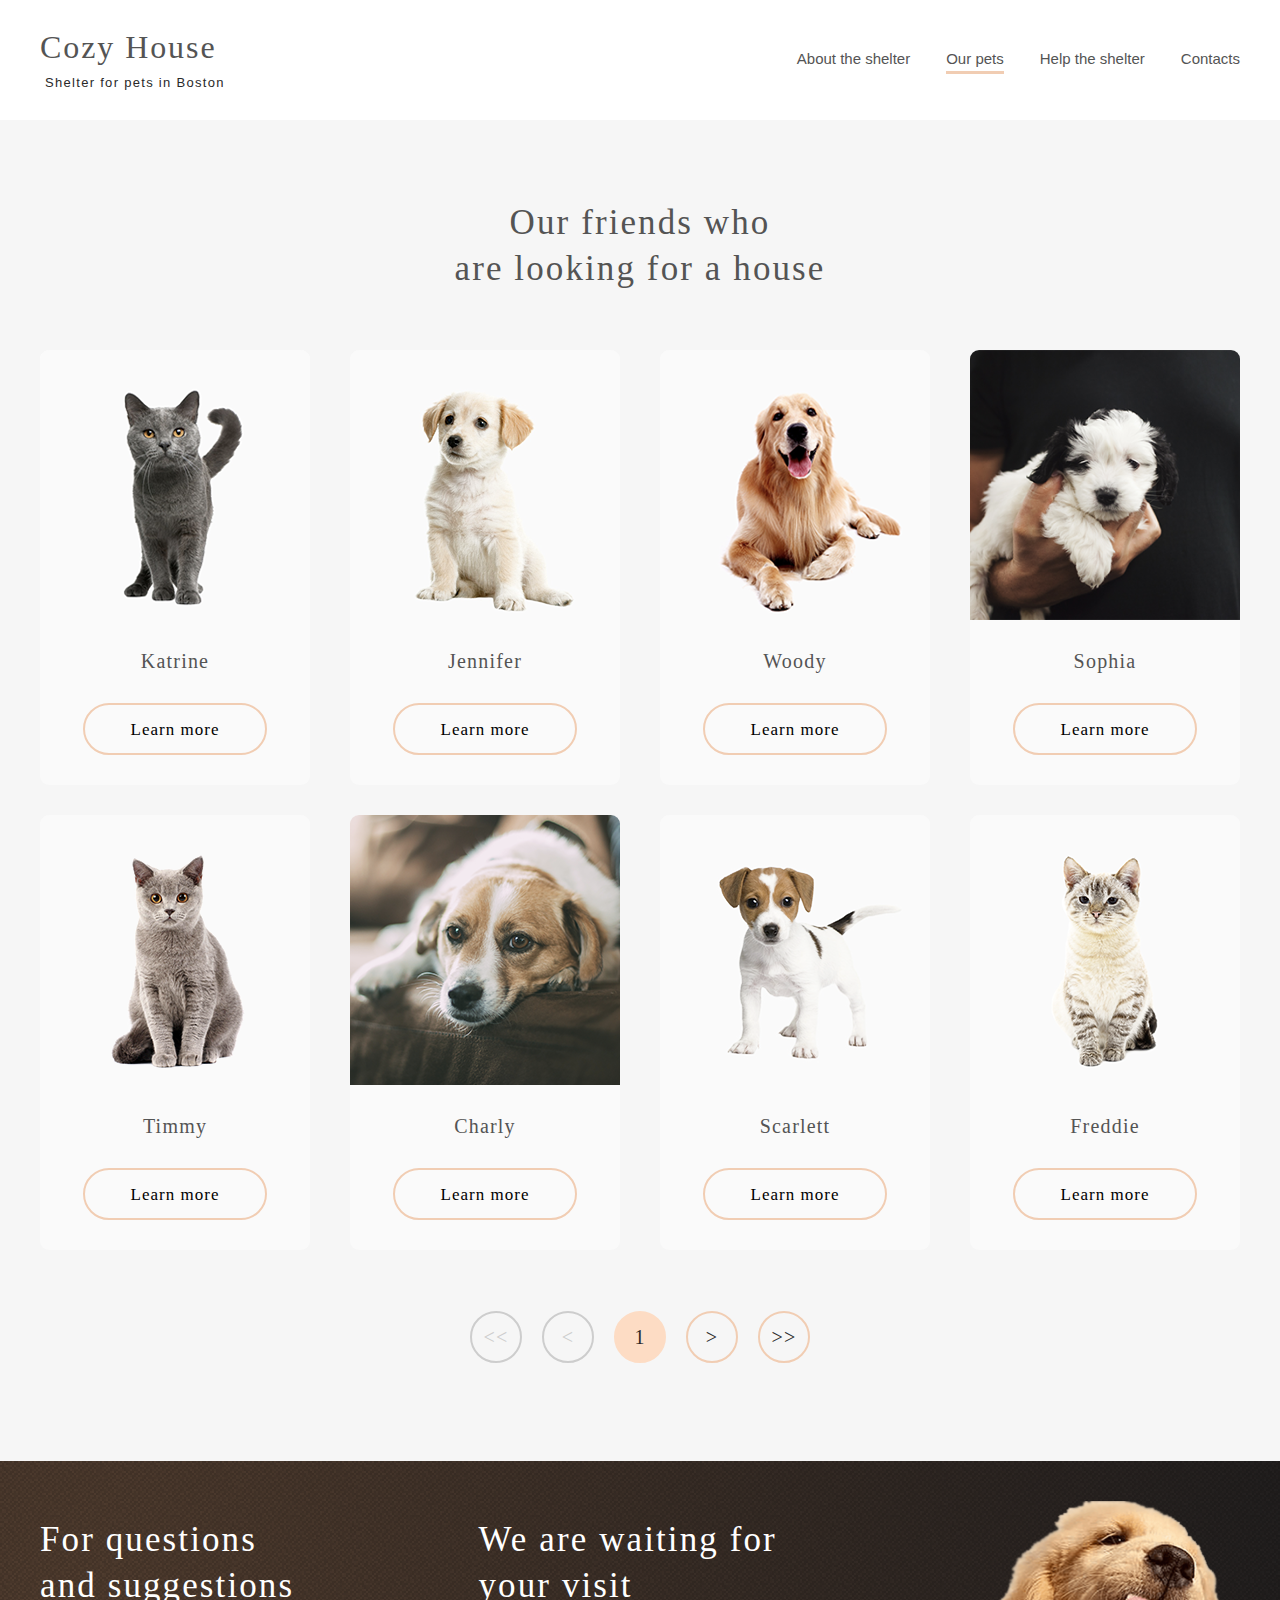
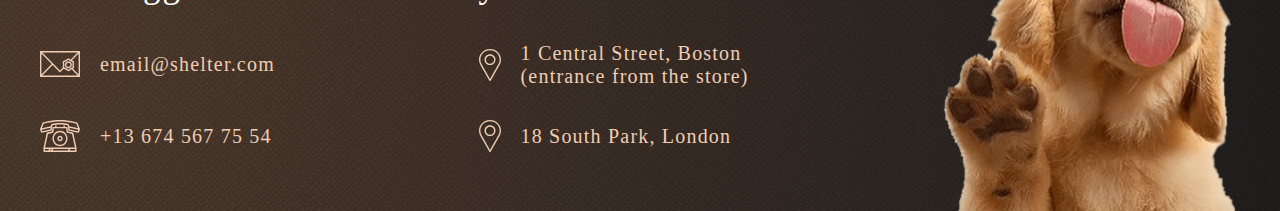
==== commit b8799d7e: "fix: remove js for review part 2" ====
--- a/shelter/pages/pets/index.html
+++ b/shelter/pages/pets/index.html
@@ -6,7 +6,7 @@
   <title>Our pets | Cozy House</title>
   <link rel="stylesheet" href="../../assets/css/style.css">
   <link rel="icon" href="../../assets//icons/favicon.ico">
-  <script type="module" src="../../assets/js/pets.js"></script>
+  <script type="module" src="../../assets/js/script.js"></script>
 </head>
 <body class="body">
   <header class="header header-white">
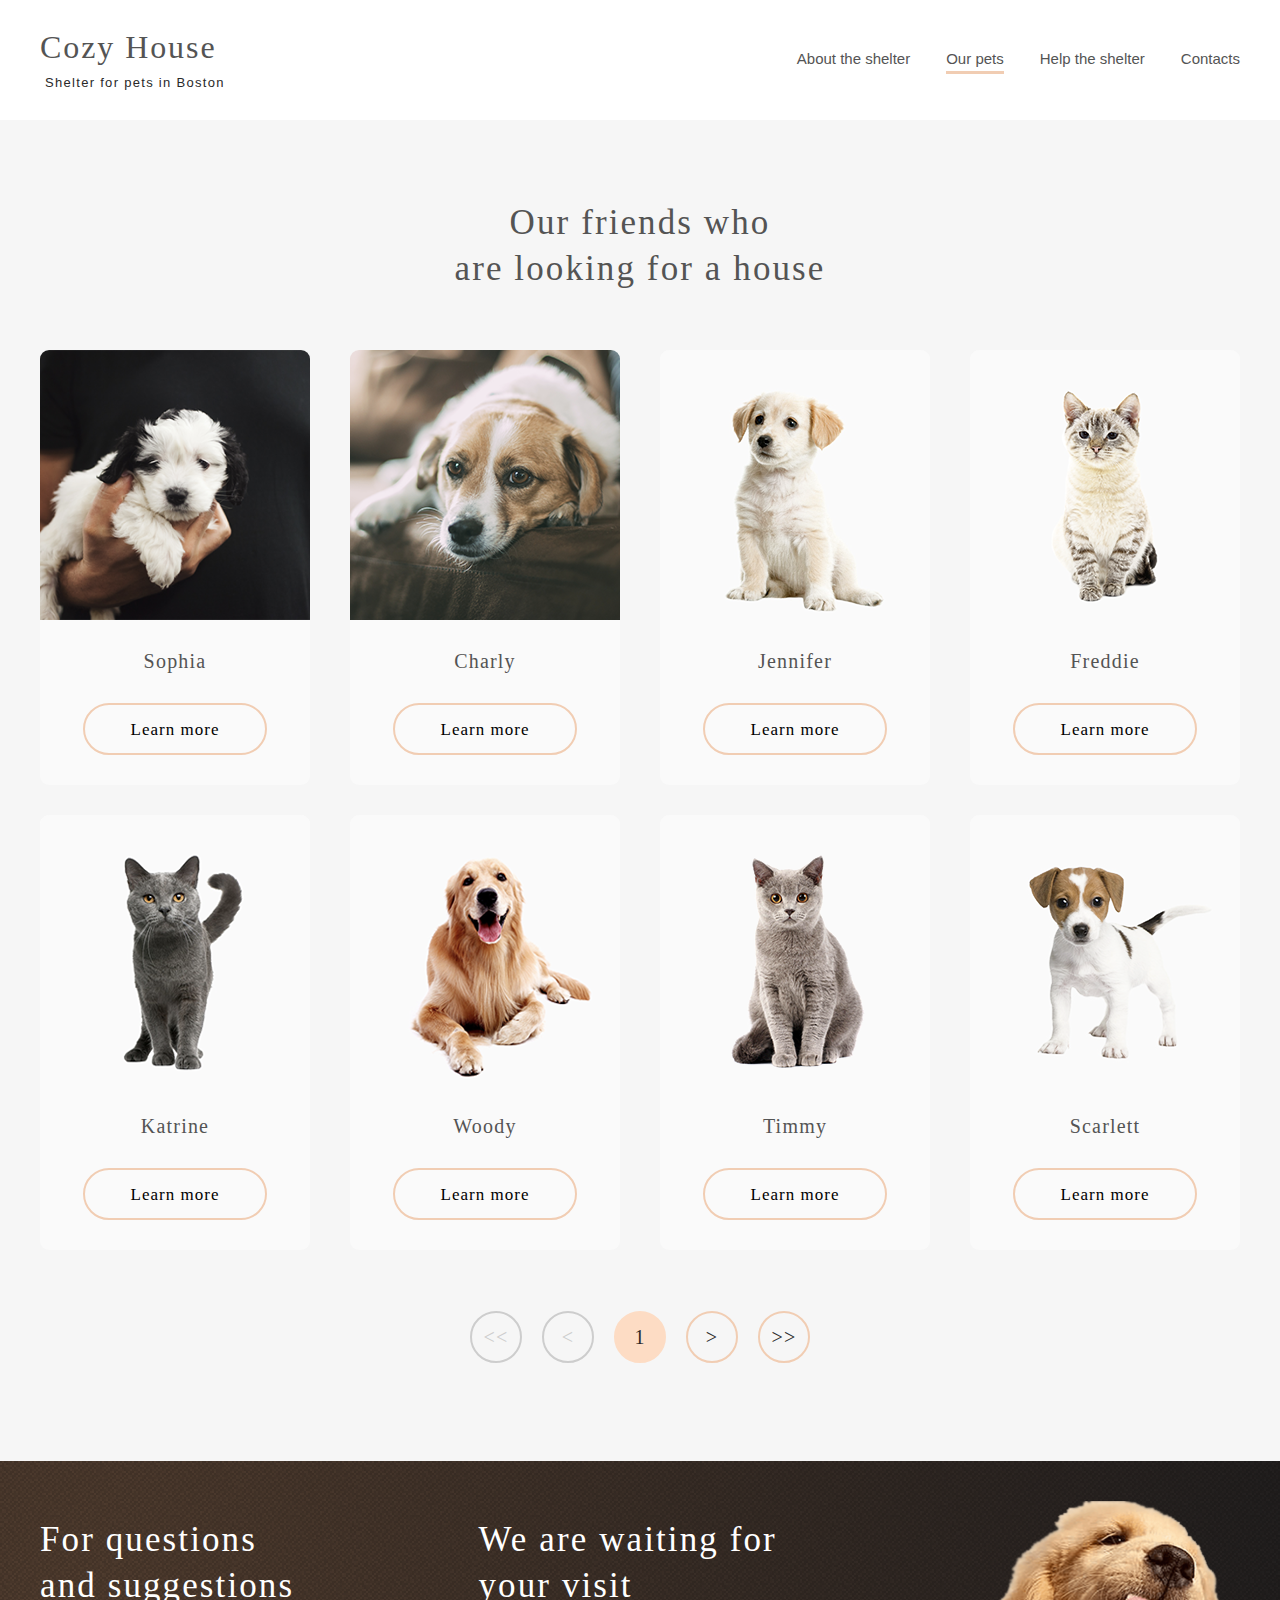
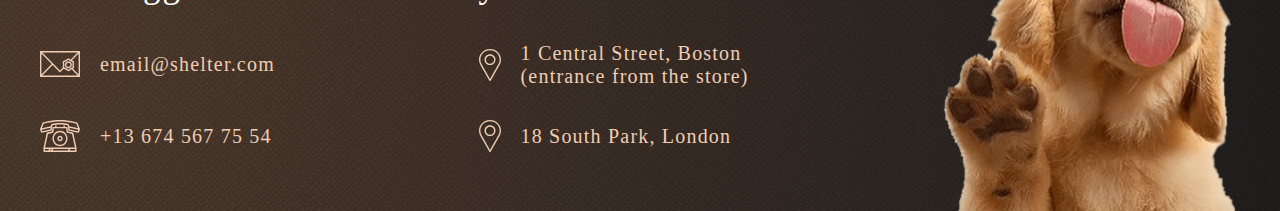
==== commit 244a74f1: "feat: add closing sidebar after links click" ====
--- a/shelter/pages/pets/index.html
+++ b/shelter/pages/pets/index.html
@@ -6,7 +6,7 @@
   <title>Our pets | Cozy House</title>
   <link rel="stylesheet" href="../../assets/css/style.css">
   <link rel="icon" href="../../assets//icons/favicon.ico">
-  <script type="module" src="../../assets/js/script.js"></script>
+  <script type="module" src="../../assets/js/pets.js"></script>
 </head>
 <body class="body">
   <header class="header header-white">
--- a/shelter/assets/css/style.css
+++ b/shelter/assets/css/style.css
@@ -1168,7 +1168,7 @@
 
   .in-addition-heading {
     font-size: 25px;
-    max-width: 230px;
+    max-width: 220px;
     margin: 0 auto;
   }
 
